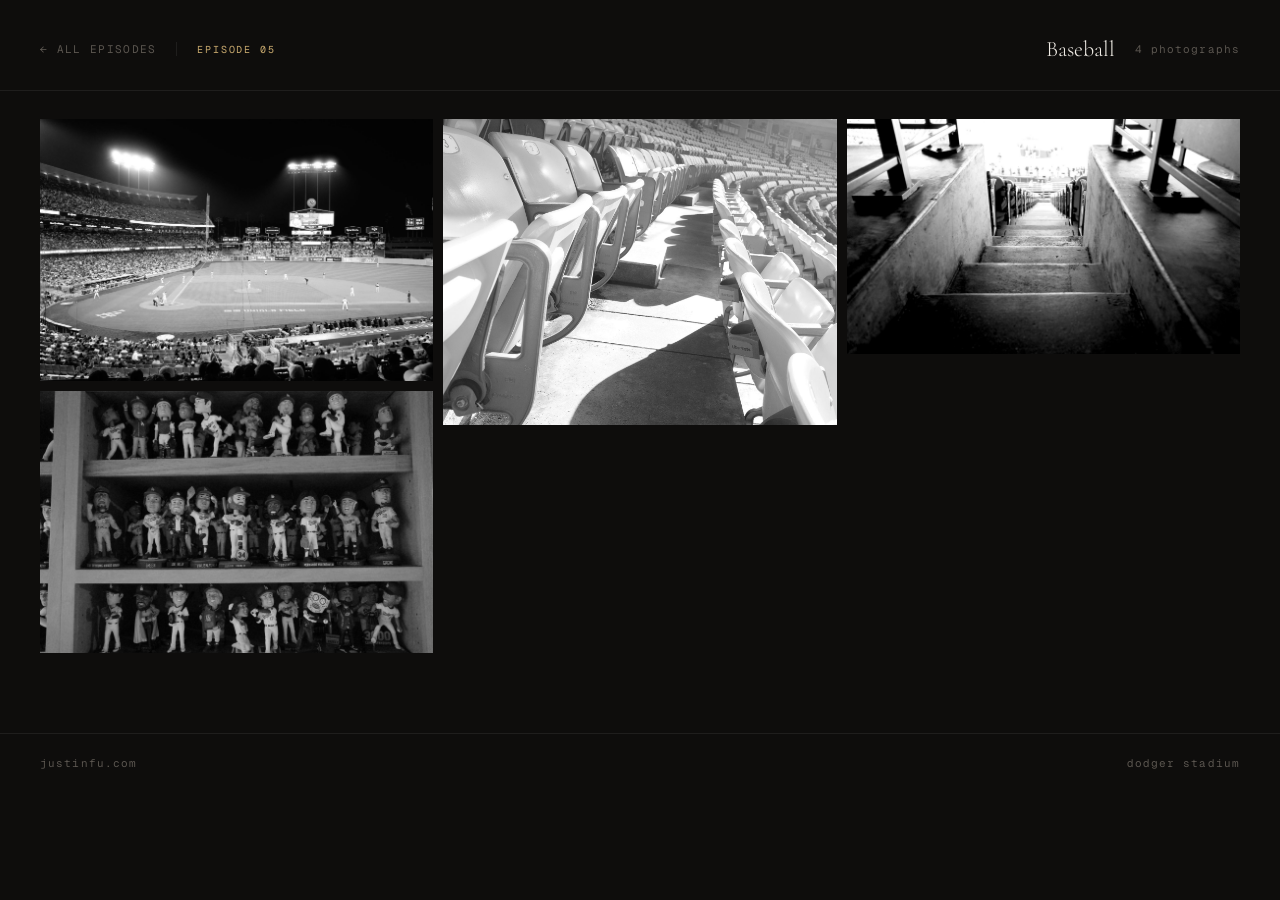
==== baseball.html @ 67156df9 "add episode: Baseball Dodger Stadium photo gallery — 4 black-and-white shots. Drops the -vol-N suffi" ====
<!DOCTYPE html>
<html lang="en">
<head>
  <meta charset="UTF-8">
  <meta name="viewport" content="width=device-width, initial-scale=1.0">
  <title>Justin Fu — Baseball</title>
  <meta name="description" content="Black and white photographs from Dodger Stadium by Justin Fu.">
  <meta property="og:title" content="Justin Fu — Baseball">
  <meta property="og:image" content="images/cover-baseball.jpg">
  <link rel="icon" href="data:image/svg+xml,<svg xmlns='http://www.w3.org/2000/svg' viewBox='0 0 100 100'><text y='.9em' font-size='90'>◼</text></svg>">
  <link href="https://fonts.googleapis.com/css2?family=Cormorant+Garamond:ital,wght@0,300;0,400;1,300;1,400&family=Geist+Mono:wght@300;400&display=swap" rel="stylesheet">
  <style>
    *, *::before, *::after { box-sizing: border-box; margin: 0; padding: 0; }
    :root {
      --bg: #0e0d0c; --bg2: #161412; --text: #d4cfc9;
      --muted: #5a554f; --accent: #c8a96e; --white: #f0ece6;
      --border: rgba(255,255,255,0.07); --col-gap: 10px;
    }
    html, body { background: var(--bg); color: var(--text); font-family: 'Geist Mono', monospace; min-height: 100vh; }

    header {
      padding: 36px 40px 28px;
      border-bottom: 1px solid var(--border);
      display: flex; align-items: center; gap: 20px;
    }
    .back {
      font-size: 11px; color: var(--muted); text-decoration: none;
      letter-spacing: 0.12em; text-transform: uppercase;
      transition: color 0.2s; white-space: nowrap;
    }
    .back:hover { color: var(--white); }
    .divider { width: 1px; height: 14px; background: var(--border); flex-shrink: 0; }
    .ep-label { font-size: 10px; letter-spacing: 0.18em; text-transform: uppercase; color: var(--accent); }
    .ep-title {
      font-family: 'Cormorant Garamond', serif; font-size: 22px;
      font-weight: 300; color: var(--white); margin-left: auto;
    }
    .ep-count { font-size: 11px; color: var(--muted); letter-spacing: 0.1em; white-space: nowrap; }

    .gallery-wrap { padding: 28px 40px 80px; }
    .masonry { columns: 3; column-gap: var(--col-gap); }
    @media (max-width: 900px) { .masonry { columns: 2; } }
    @media (max-width: 540px) {
      .masonry { columns: 1; }
      header { padding: 20px; flex-wrap: wrap; gap: 10px; }
      .ep-title { font-size: 18px; }
      .gallery-wrap { padding: 16px 16px 60px; }
    }

    .photo-item {
      break-inside: avoid; margin-bottom: var(--col-gap);
      overflow: hidden; cursor: pointer; background: var(--bg2);
    }
    .photo-item img {
      display: block; width: 100%; height: auto;
      transition: transform 0.5s cubic-bezier(0.25,0.46,0.45,0.94), opacity 0.35s;
      opacity: 0;
    }
    .photo-item img.loaded { opacity: 1; }
    .photo-item:hover img { transform: scale(1.03); }

    /* Lightbox */
    #lightbox {
      display: none; position: fixed; inset: 0;
      background: rgba(10,9,8,0.97); z-index: 1000;
      align-items: center; justify-content: center; cursor: zoom-out;
    }
    #lightbox.open { display: flex; }
    #lightbox img {
      max-width: min(90vw,1200px); max-height: 90vh;
      object-fit: contain; display: block;
      animation: lbIn 0.22s cubic-bezier(0.25,0.46,0.45,0.94);
    }
    @keyframes lbIn { from { opacity:0; transform:scale(0.96); } to { opacity:1; transform:scale(1); } }
    .lb-close {
      position: fixed; top: 22px; right: 26px;
      font-size: 11px; letter-spacing: 0.15em; color: var(--muted);
      cursor: pointer; text-transform: uppercase; transition: color 0.2s;
    }
    .lb-close:hover { color: var(--white); }
    .lb-nav {
      position: fixed; top: 0; bottom: 0; width: 80px;
      display: flex; align-items: center; justify-content: center;
      font-size: 11px; letter-spacing: 0.1em; color: var(--muted);
      cursor: pointer; text-transform: uppercase; transition: color 0.2s, background 0.2s;
      user-select: none; -webkit-tap-highlight-color: transparent;
    }
    .lb-nav:hover { color: var(--white); background: rgba(255,255,255,0.03); }
    #lb-prev { left: 0; } #lb-next { right: 0; }
    .lb-counter {
      position: fixed; bottom: 26px; left: 50%; transform: translateX(-50%);
      font-size: 11px; color: var(--muted); letter-spacing: 0.12em;
    }
    @media (max-width: 540px) {
      .lb-nav { width: 52px; font-size: 10px; }
      .lb-close { top: 16px; right: 16px; }
    }

    footer {
      border-top: 1px solid var(--border); padding: 22px 40px;
      display: flex; justify-content: space-between; align-items: center;
    }
    footer span { font-size: 11px; color: var(--muted); letter-spacing: 0.1em; }
  </style>
</head>
<body>
  <header>
    <a class="back" href="index.html">← all episodes</a>
    <div class="divider"></div>
    <div class="ep-label">Episode 05</div>
    <div class="ep-title">Baseball</div>
    <div class="ep-count">4 photographs</div>
  </header>

  <div class="gallery-wrap">
    <div class="masonry" id="gallery"></div>
  </div>

  <div id="lightbox">
    <span class="lb-close" onclick="closeLB()">close ✕</span>
    <span class="lb-nav" id="lb-prev" onclick="navLB(-1)">← prev</span>
    <img id="lb-img" src="" alt="">
    <span class="lb-nav" id="lb-next" onclick="navLB(1)">next →</span>
    <div class="lb-counter" id="lb-counter"></div>
  </div>

  <footer>
    <span><a href="index.html" style="color:inherit;text-decoration:none;">justinfu.com</a></span>
    <span>dodger stadium</span>
  </footer>

  <script>
    var photos = ["images/baseball/dodger-stadium.jpg", "images/baseball/bobbleheads.jpg", "images/baseball/empty-seats.jpg", "images/baseball/stadium-steps.jpg"];
    var current = 0;
    var gallery = document.getElementById('gallery');
    photos.forEach(function(src, i) {
      var item = document.createElement('div');
      item.className = 'photo-item';
      var img = document.createElement('img');
      img.src = src; img.alt = 'Photograph ' + (i+1); img.loading = 'lazy';
      img.onload = function() { this.classList.add('loaded'); };
      item.appendChild(img);
      item.addEventListener('click', function() { openLB(i); });
      gallery.appendChild(item);
    });
    var lb = document.getElementById('lightbox');
    var lbImg = document.getElementById('lb-img');
    var lbCounter = document.getElementById('lb-counter');
    function openLB(i) {
      current = i; lbImg.src = photos[i];
      lbCounter.textContent = (i+1) + ' / ' + photos.length;
      lb.classList.add('open'); document.body.style.overflow = 'hidden';
    }
    function closeLB() { lb.classList.remove('open'); document.body.style.overflow = ''; }
    function navLB(dir) {
      current = (current + dir + photos.length) % photos.length;
      lbImg.src = photos[current];
      lbCounter.textContent = (current+1) + ' / ' + photos.length;
    }
    lb.addEventListener('click', function(e) { if (e.target === lb) closeLB(); });
    document.addEventListener('keydown', function(e) {
      if (!lb.classList.contains('open')) return;
      if (e.key === 'Escape') closeLB();
      if (e.key === 'ArrowLeft') navLB(-1);
      if (e.key === 'ArrowRight') navLB(1);
    });
  </script>
</body>
</html>
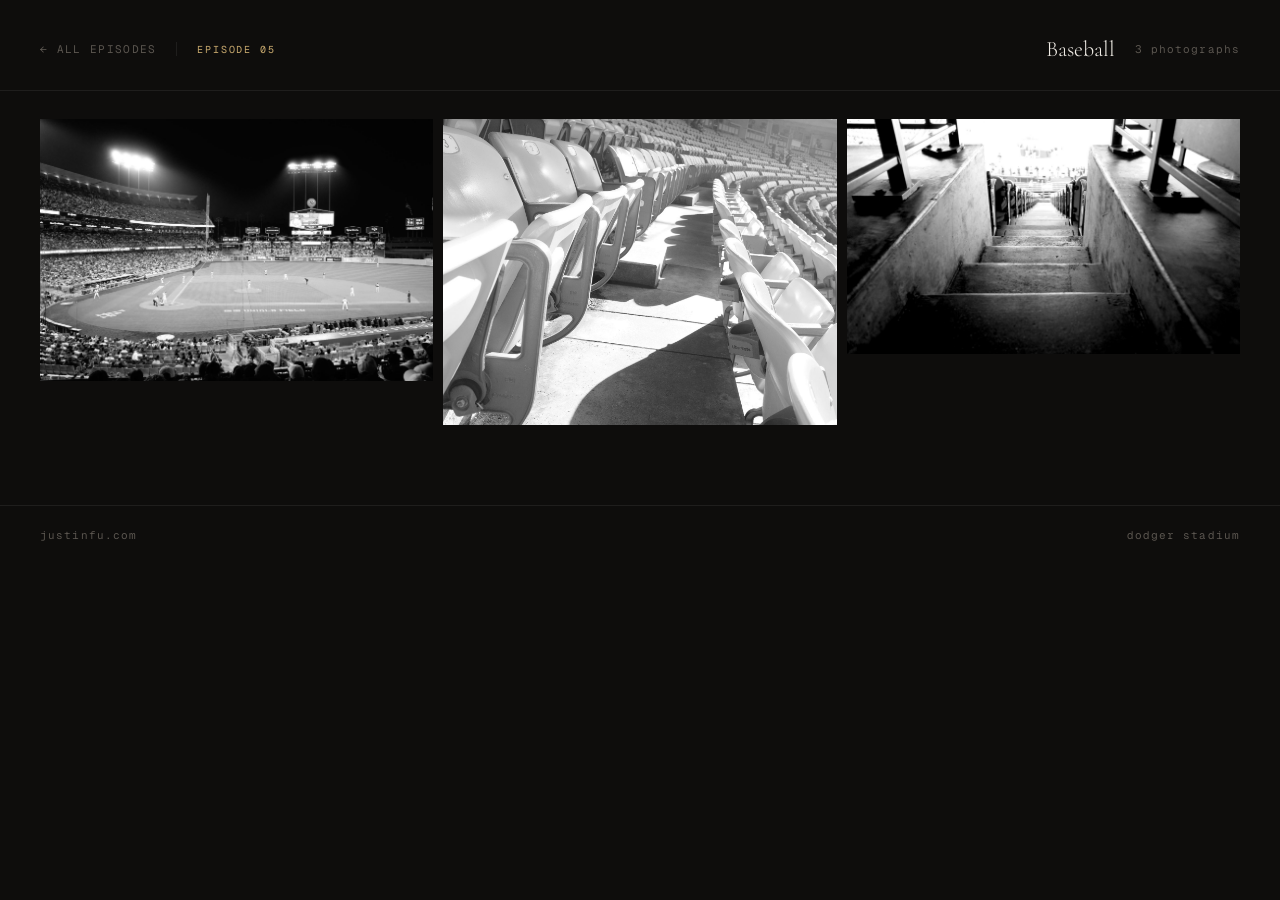
==== commit 038e9f5c: "cull bobbleheads.jpg from Baseball Remove the bobbleheads photo from the Baseball gallery and drop t" ====
--- a/baseball.html
+++ b/baseball.html
@@ -9,99 +9,8 @@
   <meta property="og:image" content="images/cover-baseball.jpg">
   <link rel="icon" href="data:image/svg+xml,<svg xmlns='http://www.w3.org/2000/svg' viewBox='0 0 100 100'><text y='.9em' font-size='90'>◼</text></svg>">
   <link href="https://fonts.googleapis.com/css2?family=Cormorant+Garamond:ital,wght@0,300;0,400;1,300;1,400&family=Geist+Mono:wght@300;400&display=swap" rel="stylesheet">
-  <style>
-    *, *::before, *::after { box-sizing: border-box; margin: 0; padding: 0; }
-    :root {
-      --bg: #0e0d0c; --bg2: #161412; --text: #d4cfc9;
-      --muted: #5a554f; --accent: #c8a96e; --white: #f0ece6;
-      --border: rgba(255,255,255,0.07); --col-gap: 10px;
-    }
-    html, body { background: var(--bg); color: var(--text); font-family: 'Geist Mono', monospace; min-height: 100vh; }
-
-    header {
-      padding: 36px 40px 28px;
-      border-bottom: 1px solid var(--border);
-      display: flex; align-items: center; gap: 20px;
-    }
-    .back {
-      font-size: 11px; color: var(--muted); text-decoration: none;
-      letter-spacing: 0.12em; text-transform: uppercase;
-      transition: color 0.2s; white-space: nowrap;
-    }
-    .back:hover { color: var(--white); }
-    .divider { width: 1px; height: 14px; background: var(--border); flex-shrink: 0; }
-    .ep-label { font-size: 10px; letter-spacing: 0.18em; text-transform: uppercase; color: var(--accent); }
-    .ep-title {
-      font-family: 'Cormorant Garamond', serif; font-size: 22px;
-      font-weight: 300; color: var(--white); margin-left: auto;
-    }
-    .ep-count { font-size: 11px; color: var(--muted); letter-spacing: 0.1em; white-space: nowrap; }
-
-    .gallery-wrap { padding: 28px 40px 80px; }
-    .masonry { columns: 3; column-gap: var(--col-gap); }
-    @media (max-width: 900px) { .masonry { columns: 2; } }
-    @media (max-width: 540px) {
-      .masonry { columns: 1; }
-      header { padding: 20px; flex-wrap: wrap; gap: 10px; }
-      .ep-title { font-size: 18px; }
-      .gallery-wrap { padding: 16px 16px 60px; }
-    }
-
-    .photo-item {
-      break-inside: avoid; margin-bottom: var(--col-gap);
-      overflow: hidden; cursor: pointer; background: var(--bg2);
-    }
-    .photo-item img {
-      display: block; width: 100%; height: auto;
-      transition: transform 0.5s cubic-bezier(0.25,0.46,0.45,0.94), opacity 0.35s;
-      opacity: 0;
-    }
-    .photo-item img.loaded { opacity: 1; }
-    .photo-item:hover img { transform: scale(1.03); }
-
-    /* Lightbox */
-    #lightbox {
-      display: none; position: fixed; inset: 0;
-      background: rgba(10,9,8,0.97); z-index: 1000;
-      align-items: center; justify-content: center; cursor: zoom-out;
-    }
-    #lightbox.open { display: flex; }
-    #lightbox img {
-      max-width: min(90vw,1200px); max-height: 90vh;
-      object-fit: contain; display: block;
-      animation: lbIn 0.22s cubic-bezier(0.25,0.46,0.45,0.94);
-    }
-    @keyframes lbIn { from { opacity:0; transform:scale(0.96); } to { opacity:1; transform:scale(1); } }
-    .lb-close {
-      position: fixed; top: 22px; right: 26px;
-      font-size: 11px; letter-spacing: 0.15em; color: var(--muted);
-      cursor: pointer; text-transform: uppercase; transition: color 0.2s;
-    }
-    .lb-close:hover { color: var(--white); }
-    .lb-nav {
-      position: fixed; top: 0; bottom: 0; width: 80px;
-      display: flex; align-items: center; justify-content: center;
-      font-size: 11px; letter-spacing: 0.1em; color: var(--muted);
-      cursor: pointer; text-transform: uppercase; transition: color 0.2s, background 0.2s;
-      user-select: none; -webkit-tap-highlight-color: transparent;
-    }
-    .lb-nav:hover { color: var(--white); background: rgba(255,255,255,0.03); }
-    #lb-prev { left: 0; } #lb-next { right: 0; }
-    .lb-counter {
-      position: fixed; bottom: 26px; left: 50%; transform: translateX(-50%);
-      font-size: 11px; color: var(--muted); letter-spacing: 0.12em;
-    }
-    @media (max-width: 540px) {
-      .lb-nav { width: 52px; font-size: 10px; }
-      .lb-close { top: 16px; right: 16px; }
-    }
-
-    footer {
-      border-top: 1px solid var(--border); padding: 22px 40px;
-      display: flex; justify-content: space-between; align-items: center;
-    }
-    footer span { font-size: 11px; color: var(--muted); letter-spacing: 0.1em; }
-  </style>
+  <link rel="stylesheet" href="styles.css">
+  <link rel="stylesheet" href="gallery.css">
 </head>
 <body>
   <header>
@@ -109,7 +18,7 @@
     <div class="divider"></div>
     <div class="ep-label">Episode 05</div>
     <div class="ep-title">Baseball</div>
-    <div class="ep-count">4 photographs</div>
+    <div class="ep-count">3 photographs</div>
   </header>
 
   <div class="gallery-wrap">
@@ -130,7 +39,7 @@
   </footer>
 
   <script>
-    var photos = ["images/baseball/dodger-stadium.jpg", "images/baseball/bobbleheads.jpg", "images/baseball/empty-seats.jpg", "images/baseball/stadium-steps.jpg"];
+    var photos = ["images/baseball/dodger-stadium.jpg", "images/baseball/empty-seats.jpg", "images/baseball/stadium-steps.jpg"];
     var current = 0;
     var gallery = document.getElementById('gallery');
     photos.forEach(function(src, i) {
@@ -166,4 +75,4 @@
     });
   </script>
 </body>
-</html>+</html>
--- a/styles.css
+++ b/styles.css
@@ -0,0 +1,191 @@
+/* ============================================================
+   styles.css — shared base + index/home styles
+   Loaded by every page. Index also lives here (it has no
+   category-specific stylesheet; its rules are scoped to body.home).
+   ============================================================ */
+
+*, *::before, *::after { box-sizing: border-box; margin: 0; padding: 0; }
+:root {
+  --bg: #0e0d0c;
+  --bg2: #161412;
+  --text: #d4cfc9;
+  --muted: #5a554f;
+  --accent: #c8a96e;
+  --white: #f0ece6;
+  --border: rgba(255,255,255,0.07);
+  --col-gap: 10px;
+}
+html, body { background: var(--bg); color: var(--text); font-family: 'Geist Mono', monospace; min-height: 100vh; }
+
+/* ---- default page header (gallery + essay pages) ---- */
+header {
+  padding: 36px 40px 28px;
+  border-bottom: 1px solid var(--border);
+  display: flex; align-items: center; gap: 20px;
+}
+.back {
+  font-size: 11px; color: var(--muted); text-decoration: none;
+  letter-spacing: 0.12em; text-transform: uppercase;
+  transition: color 0.2s; white-space: nowrap;
+}
+.back:hover { color: var(--white); }
+.divider { width: 1px; height: 14px; background: var(--border); flex-shrink: 0; }
+.ep-label { font-size: 10px; letter-spacing: 0.18em; text-transform: uppercase; color: var(--accent); }
+.ep-title {
+  font-family: 'Cormorant Garamond', serif; font-size: 22px;
+  font-weight: 300; color: var(--white); margin-left: auto;
+}
+.ep-count { font-size: 11px; color: var(--muted); letter-spacing: 0.1em; white-space: nowrap; }
+
+/* ---- shared footer ---- */
+footer {
+  border-top: 1px solid var(--border); padding: 22px 40px;
+  display: flex; justify-content: space-between; align-items: center;
+}
+footer span { font-size: 11px; color: var(--muted); letter-spacing: 0.1em; }
+
+/* ---- shared mobile (≤540px) ---- */
+@media (max-width: 540px) {
+  header { padding: 20px; flex-wrap: wrap; gap: 10px; }
+  .ep-title { font-size: 18px; }
+  footer { padding: 20px; }
+}
+
+/* ============================================================
+   index.html (body.home)
+   ============================================================ */
+
+body.home header {
+  padding: 48px 48px 36px;
+  align-items: baseline;
+  justify-content: space-between;
+  gap: 0;
+}
+body.home .site-name {
+  font-family: 'Cormorant Garamond', serif;
+  font-size: 30px;
+  font-weight: 300;
+  color: var(--white);
+  letter-spacing: 0.01em;
+}
+body.home .site-name em { color: var(--accent); font-style: italic; }
+body.home .header-sub { font-size: 11px; color: var(--muted); letter-spacing: 0.12em; text-transform: uppercase; }
+
+.index-grid {
+  padding: 48px;
+  display: grid;
+  grid-template-columns: repeat(auto-fill, minmax(340px, 1fr));
+  gap: 2px;
+}
+
+.episode-card {
+  position: relative;
+  display: block;
+  text-decoration: none;
+  overflow: hidden;
+  background: var(--bg2);
+  aspect-ratio: 3/2;
+  cursor: pointer;
+}
+
+.episode-card img {
+  width: 100%;
+  height: 100%;
+  object-fit: cover;
+  display: block;
+  transition: transform 0.6s cubic-bezier(0.25,0.46,0.45,0.94), filter 0.4s;
+  filter: brightness(0.75);
+}
+
+.episode-card:hover img {
+  transform: scale(1.04);
+  filter: brightness(0.55);
+}
+
+.episode-info {
+  position: absolute;
+  bottom: 0; left: 0; right: 0;
+  padding: 28px 28px 24px;
+  background: linear-gradient(to top, rgba(10,9,8,0.92) 0%, rgba(10,9,8,0.4) 60%, transparent 100%);
+  transition: padding 0.3s;
+}
+
+.episode-card:hover .episode-info { padding-bottom: 30px; }
+
+.episode-info .ep-label {
+  font-size: 10px;
+  letter-spacing: 0.18em;
+  text-transform: uppercase;
+  color: var(--accent);
+  margin-bottom: 6px;
+  font-family: 'Geist Mono', monospace;
+  display: inline-block;
+  background: rgba(10,9,8,0.75);
+  padding: 3px 6px;
+}
+
+.episode-info .ep-title {
+  font-family: 'Cormorant Garamond', serif;
+  font-size: 26px;
+  font-weight: 300;
+  color: var(--white);
+  line-height: 1.2;
+  margin-bottom: 8px;
+  margin-left: 0;
+}
+
+.ep-meta {
+  font-size: 10px;
+  color: rgba(212,207,201,0.55);
+  letter-spacing: 0.1em;
+  line-height: 1.9;
+}
+.ep-location {
+  display: block;
+  white-space: nowrap;
+}
+
+.ep-arrow {
+  position: absolute;
+  top: 24px; right: 24px;
+  font-size: 11px;
+  color: rgba(255,255,255,0.3);
+  letter-spacing: 0.1em;
+  transition: color 0.3s, transform 0.3s;
+}
+.episode-card:hover .ep-arrow {
+  color: var(--accent);
+  transform: translate(3px, -3px);
+}
+
+body.home footer {
+  padding: 24px 48px;
+  margin-top: 48px;
+}
+
+@media (max-width: 640px) {
+  body.home header { padding: 28px 20px 22px; }
+  body.home .site-name { font-size: 22px; }
+  .index-grid { padding: 20px; gap: 12px; grid-template-columns: 1fr; }
+  body.home footer { padding: 20px; }
+}
+
+/* ---- category chips on cards ---- */
+.ep-chip {
+  position: absolute;
+  top: 12px;
+  left: 12px;
+  z-index: 2;
+  padding: 4px 8px;
+  font-family: 'Geist Mono', monospace;
+  font-size: 9px;
+  letter-spacing: 0.16em;
+  text-transform: uppercase;
+  color: var(--accent);
+  background: rgba(14, 13, 12, 0.78);
+  border: 1px solid var(--border);
+  backdrop-filter: blur(6px);
+}
+.episode-card--essay .episode-info {
+  background: linear-gradient(to top, rgba(14,13,12,0.92) 0%, rgba(14,13,12,0.55) 60%, rgba(14,13,12,0) 100%);
+}
--- a/gallery.css
+++ b/gallery.css
@@ -0,0 +1,262 @@
+/* ============================================================
+   gallery.css — masonry galleries, lightbox, map overlay,
+                 and the Suno music-episode player.
+   Loaded by: coffee.html, ricoh.html, baseball.html, suno.html
+   (Map rules are inert on pages that don't render the map HTML.)
+   ============================================================ */
+
+.gallery-wrap { padding: 28px 40px 80px; }
+.masonry { columns: 3; column-gap: var(--col-gap); }
+@media (max-width: 900px) { .masonry { columns: 2; } }
+@media (max-width: 540px) {
+  .masonry { columns: 1; }
+  .gallery-wrap { padding: 16px 16px 60px; }
+}
+
+.photo-item {
+  break-inside: avoid; margin-bottom: var(--col-gap);
+  overflow: hidden; cursor: pointer; background: var(--bg2);
+}
+.photo-item img {
+  display: block; width: 100%; height: auto;
+  transition: transform 0.5s cubic-bezier(0.25,0.46,0.45,0.94), opacity 0.35s;
+  opacity: 0;
+}
+.photo-item img.loaded { opacity: 1; }
+.photo-item:hover img { transform: scale(1.03); }
+
+/* ---- lightbox ---- */
+#lightbox {
+  display: none; position: fixed; inset: 0;
+  background: rgba(10,9,8,0.97); z-index: 1000;
+  align-items: center; justify-content: center; cursor: zoom-out;
+}
+#lightbox.open { display: flex; }
+#lightbox img {
+  max-width: min(90vw,1200px); max-height: 90vh;
+  object-fit: contain; display: block;
+  animation: lbIn 0.22s cubic-bezier(0.25,0.46,0.45,0.94);
+}
+@keyframes lbIn { from { opacity:0; transform:scale(0.96); } to { opacity:1; transform:scale(1); } }
+.lb-close {
+  position: fixed; top: 22px; right: 26px;
+  font-size: 11px; letter-spacing: 0.15em; color: var(--muted);
+  cursor: pointer; text-transform: uppercase; transition: color 0.2s;
+}
+.lb-close:hover { color: var(--white); }
+.lb-nav {
+  position: fixed; top: 0; bottom: 0; width: 80px;
+  display: flex; align-items: center; justify-content: center;
+  font-size: 11px; letter-spacing: 0.1em; color: var(--muted);
+  cursor: pointer; text-transform: uppercase; transition: color 0.2s, background 0.2s;
+  user-select: none; -webkit-tap-highlight-color: transparent;
+}
+.lb-nav:hover { color: var(--white); background: rgba(255,255,255,0.03); }
+#lb-prev { left: 0; } #lb-next { right: 0; }
+.lb-counter {
+  position: fixed; bottom: 26px; left: 50%; transform: translateX(-50%);
+  font-size: 11px; color: var(--muted); letter-spacing: 0.12em;
+}
+@media (max-width: 540px) {
+  .lb-nav { width: 52px; font-size: 10px; }
+  .lb-close { top: 16px; right: 16px; }
+}
+
+/* ---- map overlay (coffee gallery only renders the HTML, but
+   leaving the styles here is harmless on other pages) ---- */
+#map-overlay {
+  display: none; position: fixed; inset: 0; z-index: 2000;
+  background: rgba(10,9,8,0.97);
+  flex-direction: column; align-items: center; justify-content: center;
+}
+#map-overlay.open { display: flex; }
+#map-container {
+  width: min(92vw, 700px); height: min(60vh, 480px);
+  border-radius: 4px; overflow: hidden;
+  box-shadow: 0 0 0 1px rgba(255,255,255,0.08);
+}
+#map-container iframe { width: 100%; height: 100%; border: none; display: block; }
+.map-close {
+  position: fixed; top: 22px; right: 26px;
+  font-size: 11px; letter-spacing: 0.15em; color: var(--muted);
+  cursor: pointer; text-transform: uppercase; transition: color 0.2s;
+  font-family: 'Geist Mono', monospace;
+}
+.map-close:hover { color: var(--white); }
+.map-label {
+  margin-top: 16px; font-size: 11px; color: var(--muted);
+  letter-spacing: 0.12em; text-transform: uppercase;
+  font-family: 'Geist Mono', monospace;
+}
+.map-no-gps {
+  font-size: 13px; color: var(--muted); letter-spacing: 0.1em;
+  font-family: 'Geist Mono', monospace; text-align: center;
+}
+
+#lb-map-btn {
+  position: fixed; bottom: 26px; right: 32px;
+  font-size: 11px; letter-spacing: 0.13em; text-transform: uppercase;
+  color: var(--muted); cursor: pointer; transition: color 0.2s;
+  font-family: 'Geist Mono', monospace;
+  -webkit-tap-highlight-color: transparent;
+  display: none;
+}
+#lb-map-btn.visible { display: block; }
+#lb-map-btn:hover { color: var(--accent); }
+#lb-map-btn.no-gps { color: var(--muted); opacity: 0.35; cursor: default; }
+@media (max-width: 540px) {
+  #lb-map-btn { bottom: 20px; right: 20px; }
+  #map-container { height: min(55vw, 320px); }
+}
+
+/* ============================================================
+   suno.html — music player layout
+   ============================================================ */
+
+.player-wrap {
+  display: grid;
+  grid-template-columns: 280px 1fr;
+  min-height: calc(100vh - 89px - 65px);
+}
+
+.stage {
+  padding: 52px 52px 44px;
+  border-left: 1px solid var(--border);
+  display: flex;
+  flex-direction: column;
+}
+.stage-label {
+  font-size: 10px;
+  letter-spacing: 0.18em;
+  text-transform: uppercase;
+  color: var(--accent);
+  margin-bottom: 14px;
+}
+.stage-title {
+  font-family: 'Cormorant Garamond', serif;
+  font-size: 44px;
+  font-weight: 300;
+  color: var(--white);
+  line-height: 1.15;
+  margin-bottom: 36px;
+}
+.stage-embed {
+  position: relative;
+}
+.stage-embed iframe {
+  display: none;
+  width: 100%;
+  height: 152px;
+  border: none;
+  border-radius: 2px;
+}
+.stage-embed iframe.active {
+  display: block;
+}
+.embed-loader {
+  position: absolute;
+  inset: 0;
+  display: flex;
+  align-items: center;
+  justify-content: center;
+  font-size: 10px;
+  letter-spacing: 0.16em;
+  text-transform: uppercase;
+  color: var(--muted);
+  pointer-events: auto;
+  opacity: 1;
+  transition: opacity 0.3s;
+}
+.embed-loader.hidden { opacity: 0; pointer-events: none; }
+.stage-nav {
+  display: flex;
+  align-items: center;
+  gap: 28px;
+  margin-top: 28px;
+}
+.nav-btn {
+  font-family: 'Geist Mono', monospace;
+  font-size: 11px;
+  letter-spacing: 0.12em;
+  text-transform: uppercase;
+  color: var(--muted);
+  background: none;
+  border: none;
+  cursor: pointer;
+  padding: 0;
+  transition: color 0.2s;
+}
+.nav-btn:hover:not(:disabled) { color: var(--white); }
+.nav-btn:disabled { opacity: 0.2; cursor: default; }
+.stage-counter {
+  font-size: 11px;
+  color: var(--muted);
+  letter-spacing: 0.12em;
+}
+.stage-hint {
+  margin-top: auto;
+  padding-top: 40px;
+  font-size: 10px;
+  color: var(--muted);
+  letter-spacing: 0.1em;
+  opacity: 0.5;
+}
+
+.setlist {
+  overflow-y: auto;
+  border-right: 1px solid var(--border);
+}
+.setlist-header {
+  padding: 18px 24px 14px;
+  font-size: 10px;
+  letter-spacing: 0.18em;
+  text-transform: uppercase;
+  color: var(--muted);
+  border-bottom: 1px solid var(--border);
+}
+.setlist-item {
+  display: flex;
+  align-items: baseline;
+  gap: 14px;
+  padding: 18px 24px;
+  border-bottom: 1px solid var(--border);
+  cursor: pointer;
+  transition: background 0.15s;
+}
+.setlist-item:hover { background: var(--bg2); }
+.setlist-item.active { background: var(--bg2); }
+.setlist-num {
+  font-size: 10px;
+  letter-spacing: 0.16em;
+  color: var(--muted);
+  flex-shrink: 0;
+  transition: color 0.2s;
+}
+.setlist-item.active .setlist-num { color: var(--accent); }
+.setlist-name {
+  font-family: 'Cormorant Garamond', serif;
+  font-size: 17px;
+  font-weight: 300;
+  color: var(--text);
+  line-height: 1.3;
+  transition: color 0.2s;
+}
+.setlist-item.active .setlist-name { color: var(--white); }
+
+@media (max-width: 640px) {
+  .player-wrap {
+    display: flex;
+    flex-direction: column;
+    min-height: auto;
+  }
+  .setlist { order: 1; border-right: none; border-top: 1px solid var(--border); }
+  .stage {
+    order: 0;
+    padding: 28px 20px 24px;
+    border-left: none;
+    border-bottom: none;
+  }
+  .stage-title { font-size: 32px; margin-bottom: 24px; }
+  .stage-hint { display: none; }
+  .setlist-item { padding: 16px 20px; }
+}
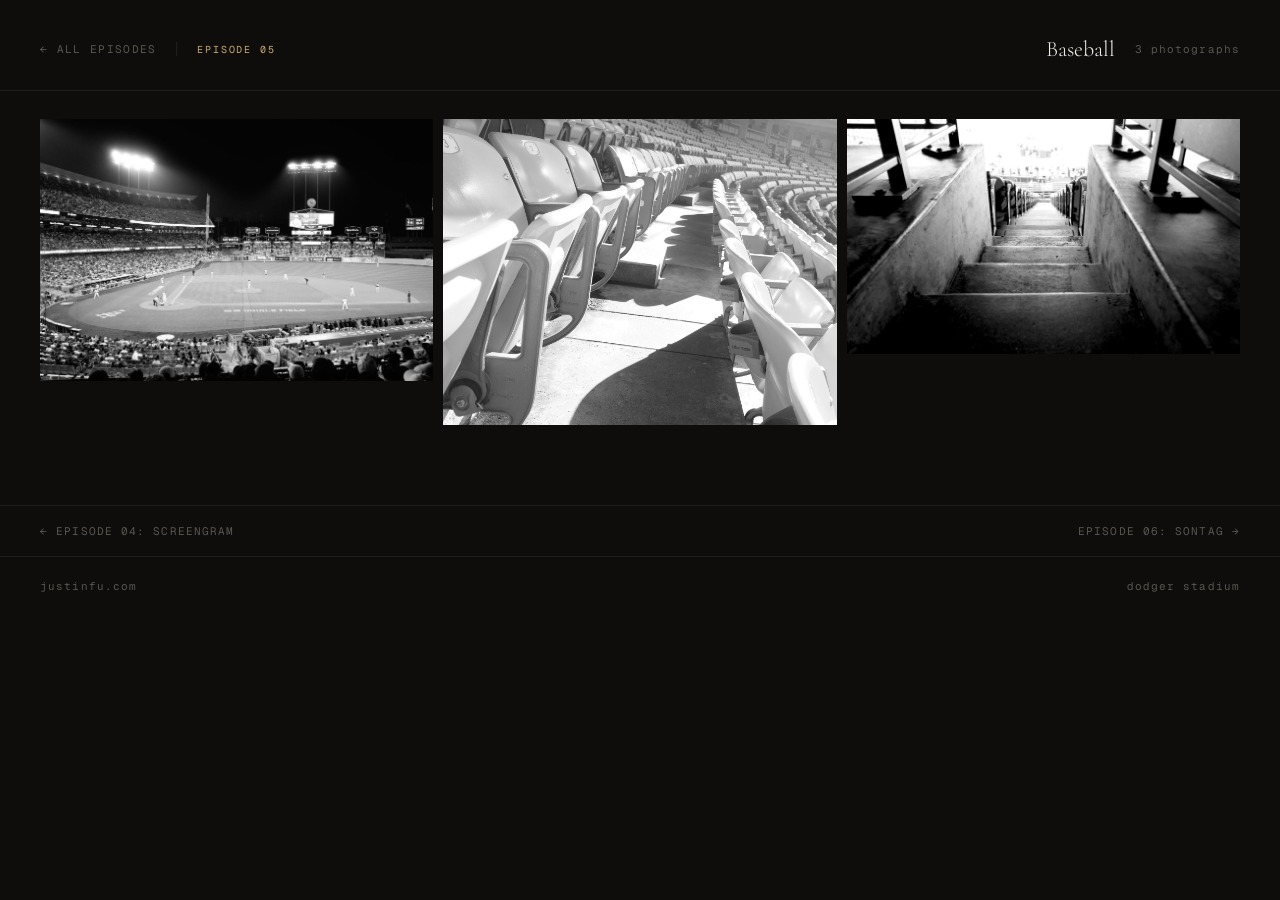
==== commit 6cd9c133: "SEO sweep: JSON-LD, alt text, sitemap, cleanUrls, prev/next Tier 1 — structured data + accessibility" ====
--- a/baseball.html
+++ b/baseball.html
@@ -3,27 +3,64 @@
 <head>
   <meta charset="UTF-8">
   <meta name="viewport" content="width=device-width, initial-scale=1.0">
+  <meta name="theme-color" content="#0e0d0c">
   <title>Justin Fu — Baseball</title>
   <meta name="description" content="Black and white photographs from Dodger Stadium by Justin Fu.">
+  <meta name="author" content="Justin Fu">
+  <link rel="alternate" type="application/atom+xml" title="Justin Fu" href="/feed.xml">
+  <link rel="canonical" href="https://justinfu.com/baseball">
+  <meta property="og:type" content="article">
   <meta property="og:title" content="Justin Fu — Baseball">
-  <meta property="og:image" content="images/cover-baseball.jpg">
+  <meta property="og:description" content="Black and white photographs from Dodger Stadium by Justin Fu.">
+  <meta property="og:url" content="https://justinfu.com/baseball">
+  <meta property="og:image" content="https://justinfu.com/images/cover-baseball.jpg">
+  <meta property="og:image:width" content="800">
+  <meta property="og:image:height" content="533">
+  <meta property="article:published_time" content="2026-05-12">
+  <meta property="article:author" content="Justin Fu">
+  <meta name="twitter:card" content="summary_large_image">
+  <meta name="twitter:title" content="Justin Fu — Baseball">
+  <meta name="twitter:description" content="Black and white photographs from Dodger Stadium by Justin Fu.">
+  <meta name="twitter:image" content="https://justinfu.com/images/cover-baseball.jpg">
   <link rel="icon" href="data:image/svg+xml,<svg xmlns='http://www.w3.org/2000/svg' viewBox='0 0 100 100'><text y='.9em' font-size='90'>◼</text></svg>">
+  <link rel="preconnect" href="https://fonts.googleapis.com">
+  <link rel="preconnect" href="https://fonts.gstatic.com" crossorigin>
   <link href="https://fonts.googleapis.com/css2?family=Cormorant+Garamond:ital,wght@0,300;0,400;1,300;1,400&family=Geist+Mono:wght@300;400&display=swap" rel="stylesheet">
   <link rel="stylesheet" href="styles.css">
   <link rel="stylesheet" href="gallery.css">
+  <script defer src="/_vercel/insights/script.js"></script>
+  <script defer src="/_vercel/speed-insights/script.js"></script>
+  <script type="application/ld+json">
+  {
+    "@context": "https://schema.org",
+    "@type": "ImageGallery",
+    "name": "Baseball",
+    "description": "Black and white photographs from Dodger Stadium by Justin Fu.",
+    "url": "https://justinfu.com/baseball",
+    "datePublished": "2026-05-12",
+    "creator": { "@type": "Person", "name": "Justin Fu", "url": "https://justinfu.com/" },
+    "image": [
+      "https://justinfu.com/images/baseball/dodger-stadium.jpg",
+      "https://justinfu.com/images/baseball/empty-seats.jpg",
+      "https://justinfu.com/images/baseball/stadium-steps.jpg"
+    ]
+  }
+  </script>
 </head>
 <body>
   <header>
-    <a class="back" href="index.html">← all episodes</a>
+    <a class="back" href="/">← all episodes</a>
     <div class="divider"></div>
     <div class="ep-label">Episode 05</div>
-    <div class="ep-title">Baseball</div>
+    <h1 class="ep-title">Baseball</h1>
     <div class="ep-count">3 photographs</div>
   </header>
 
-  <div class="gallery-wrap">
-    <div class="masonry" id="gallery"></div>
-  </div>
+  <main>
+    <article class="gallery-wrap">
+      <div class="masonry" id="gallery"></div>
+    </article>
+  </main>
 
   <div id="lightbox">
     <span class="lb-close" onclick="closeLB()">close ✕</span>
@@ -33,20 +70,29 @@
     <div class="lb-counter" id="lb-counter"></div>
   </div>
 
+  <nav class="ep-nav">
+    <a href="/screengram">← Episode 04: Screengram</a>
+    <a href="/sontag">Episode 06: Sontag →</a>
+  </nav>
+
   <footer>
-    <span><a href="index.html" style="color:inherit;text-decoration:none;">justinfu.com</a></span>
+    <span><a href="/" style="color:inherit;text-decoration:none;">justinfu.com</a></span>
     <span>dodger stadium</span>
   </footer>
 
   <script>
-    var photos = ["images/baseball/dodger-stadium.jpg", "images/baseball/empty-seats.jpg", "images/baseball/stadium-steps.jpg"];
+    var photos = [
+      { src: "images/baseball/dodger-stadium.jpg", alt: "Dodger Stadium concourse, black and white", w: 1600, h: 1066 },
+      { src: "images/baseball/empty-seats.jpg", alt: "Empty Dodger Stadium seats, black and white", w: 1514, h: 1176 },
+      { src: "images/baseball/stadium-steps.jpg", alt: "Concrete stadium steps, black and white", w: 1600, h: 954 }
+    ];
     var current = 0;
     var gallery = document.getElementById('gallery');
-    photos.forEach(function(src, i) {
+    photos.forEach(function(p, i) {
       var item = document.createElement('div');
       item.className = 'photo-item';
       var img = document.createElement('img');
-      img.src = src; img.alt = 'Photograph ' + (i+1); img.loading = 'lazy';
+      img.src = p.src; img.alt = p.alt; img.width = p.w; img.height = p.h; img.loading = 'lazy';
       img.onload = function() { this.classList.add('loaded'); };
       item.appendChild(img);
       item.addEventListener('click', function() { openLB(i); });
@@ -56,14 +102,18 @@
     var lbImg = document.getElementById('lb-img');
     var lbCounter = document.getElementById('lb-counter');
     function openLB(i) {
-      current = i; lbImg.src = photos[i];
+      current = i; lbImg.src = photos[i].src; lbImg.alt = photos[i].alt;
+      if (photos[i+1]) new Image().src = photos[i+1].src;
+      if (photos[i-1]) new Image().src = photos[i-1].src;
       lbCounter.textContent = (i+1) + ' / ' + photos.length;
       lb.classList.add('open'); document.body.style.overflow = 'hidden';
     }
     function closeLB() { lb.classList.remove('open'); document.body.style.overflow = ''; }
     function navLB(dir) {
       current = (current + dir + photos.length) % photos.length;
-      lbImg.src = photos[current];
+      lbImg.src = photos[current].src; lbImg.alt = photos[current].alt;
+      if (photos[current+1]) new Image().src = photos[current+1].src;
+      if (photos[current-1]) new Image().src = photos[current-1].src;
       lbCounter.textContent = (current+1) + ' / ' + photos.length;
     }
     lb.addEventListener('click', function(e) { if (e.target === lb) closeLB(); });
--- a/styles.css
+++ b/styles.css
@@ -44,11 +44,27 @@
 }
 footer span { font-size: 11px; color: var(--muted); letter-spacing: 0.1em; }
 
+/* ---- prev/next episode nav (above footer on episode pages) ---- */
+.ep-nav {
+  border-top: 1px solid var(--border);
+  padding: 18px 40px;
+  display: flex; justify-content: space-between; align-items: center;
+  gap: 12px;
+}
+.ep-nav a {
+  font-size: 11px; color: var(--muted); text-decoration: none;
+  letter-spacing: 0.1em; text-transform: uppercase;
+  transition: color 0.2s;
+}
+.ep-nav a:hover { color: var(--white); }
+.ep-nav .spacer { flex: 1; }
+
 /* ---- shared mobile (≤540px) ---- */
 @media (max-width: 540px) {
   header { padding: 20px; flex-wrap: wrap; gap: 10px; }
   .ep-title { font-size: 18px; }
   footer { padding: 20px; }
+  .ep-nav { padding: 16px 20px; font-size: 10px; }
 }
 
 /* ============================================================
@@ -170,22 +186,7 @@
   body.home footer { padding: 20px; }
 }
 
-/* ---- category chips on cards ---- */
-.ep-chip {
-  position: absolute;
-  top: 12px;
-  left: 12px;
-  z-index: 2;
-  padding: 4px 8px;
-  font-family: 'Geist Mono', monospace;
-  font-size: 9px;
-  letter-spacing: 0.16em;
-  text-transform: uppercase;
-  color: var(--accent);
-  background: rgba(14, 13, 12, 0.78);
-  border: 1px solid var(--border);
-  backdrop-filter: blur(6px);
-}
+/* ---- essay cards: slightly darker bottom gradient ---- */
 .episode-card--essay .episode-info {
   background: linear-gradient(to top, rgba(14,13,12,0.92) 0%, rgba(14,13,12,0.55) 60%, rgba(14,13,12,0) 100%);
 }
